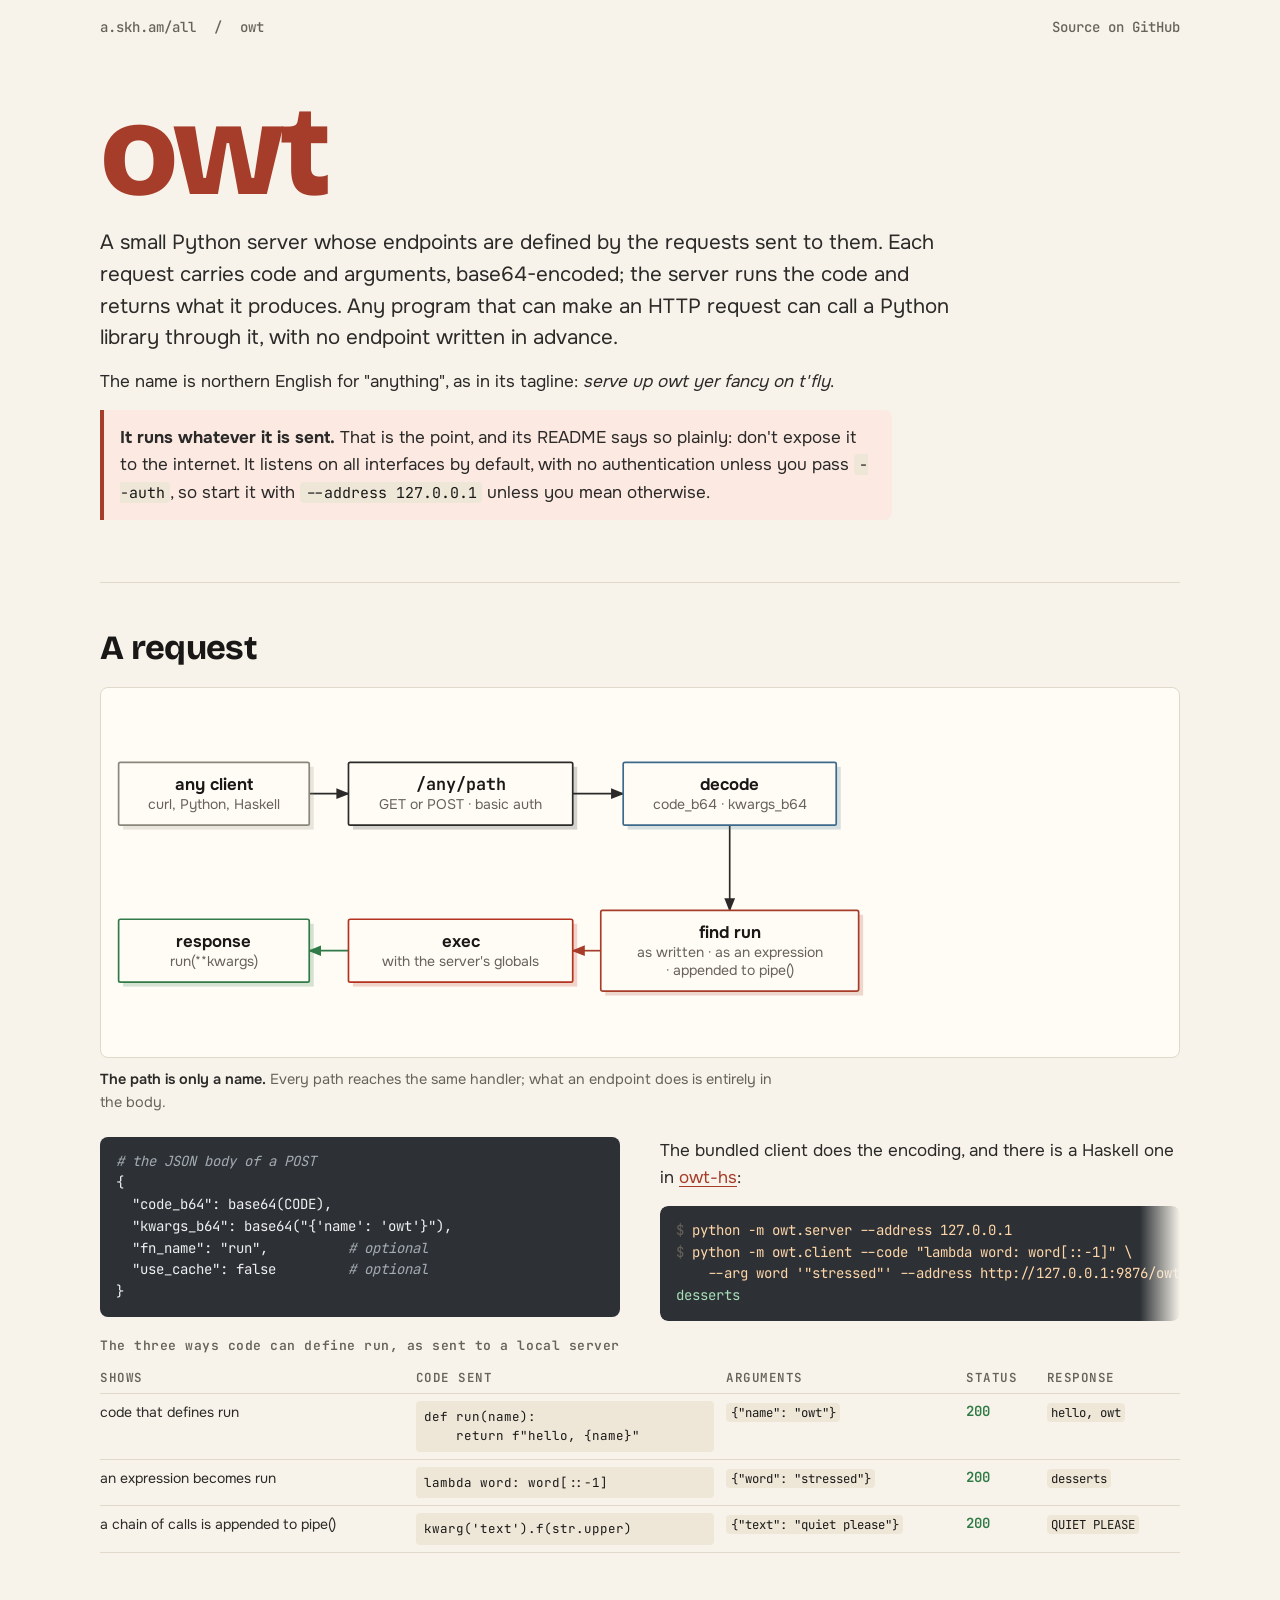
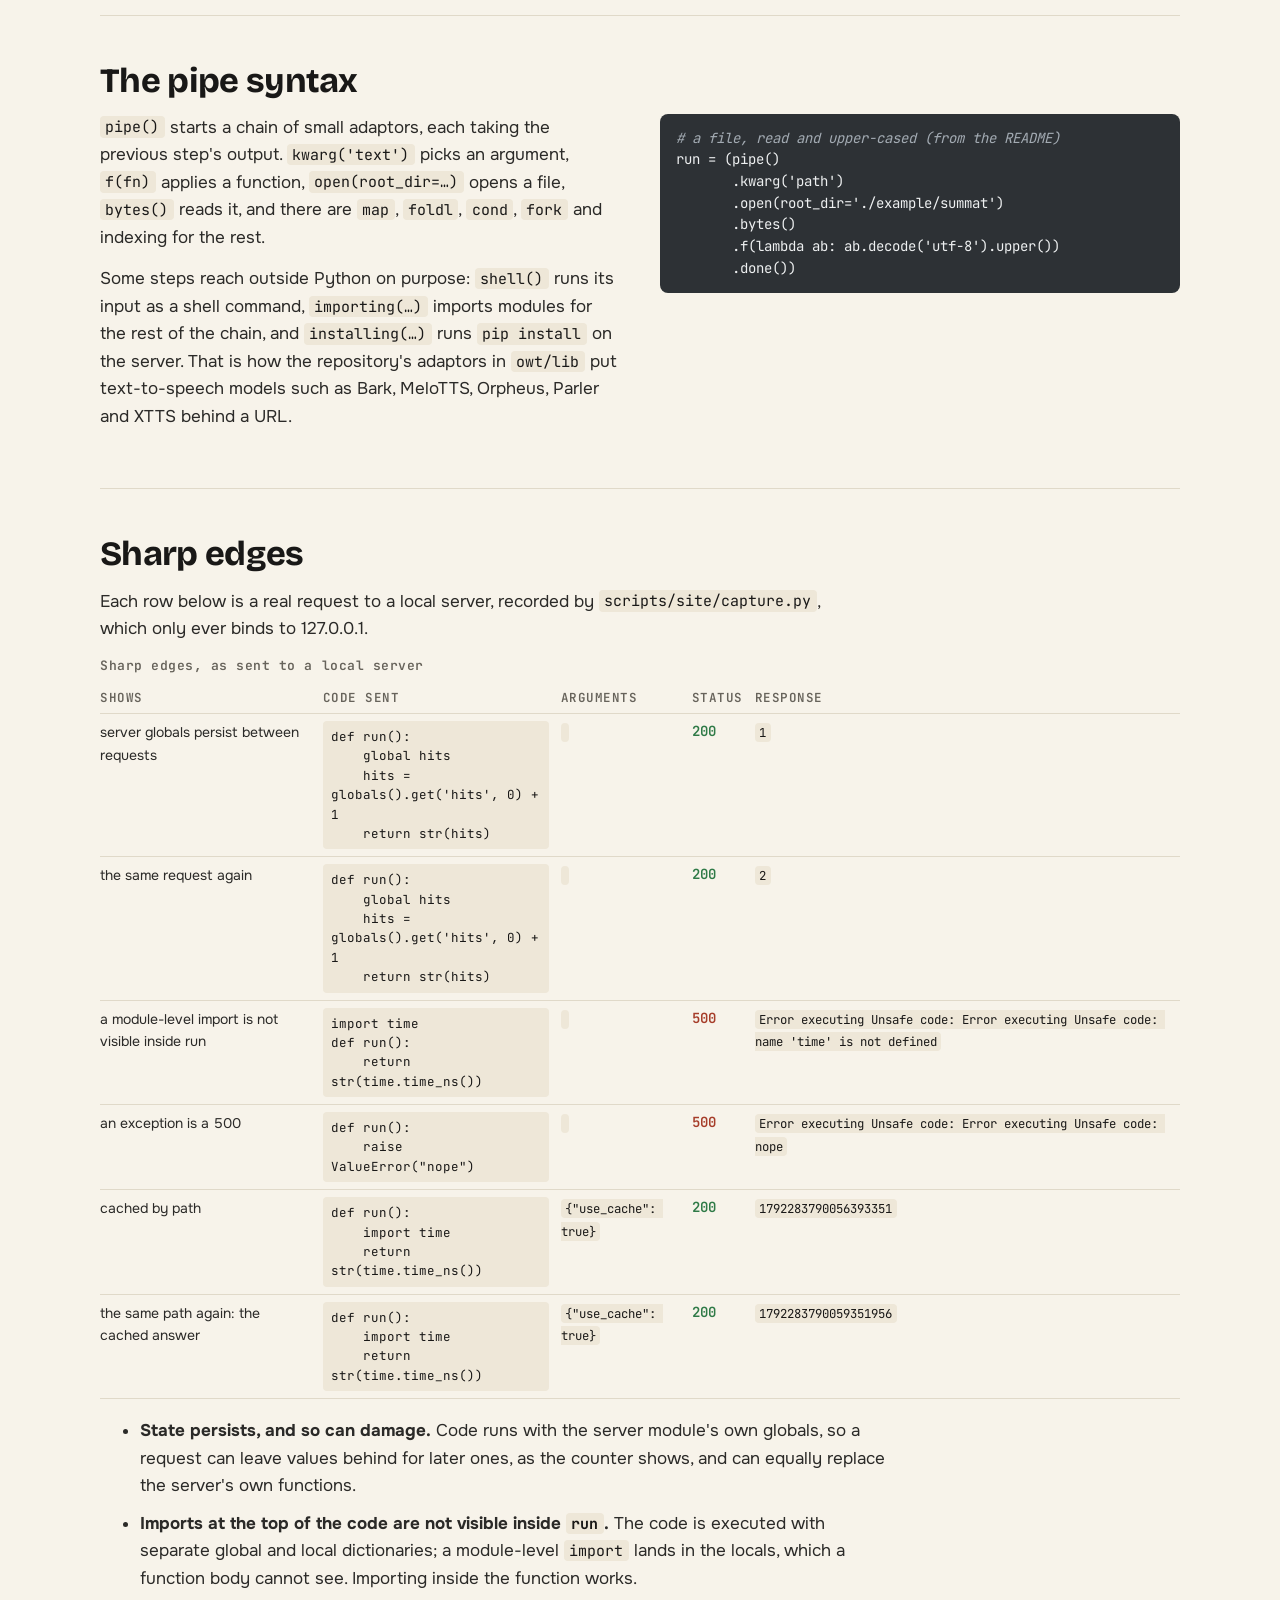
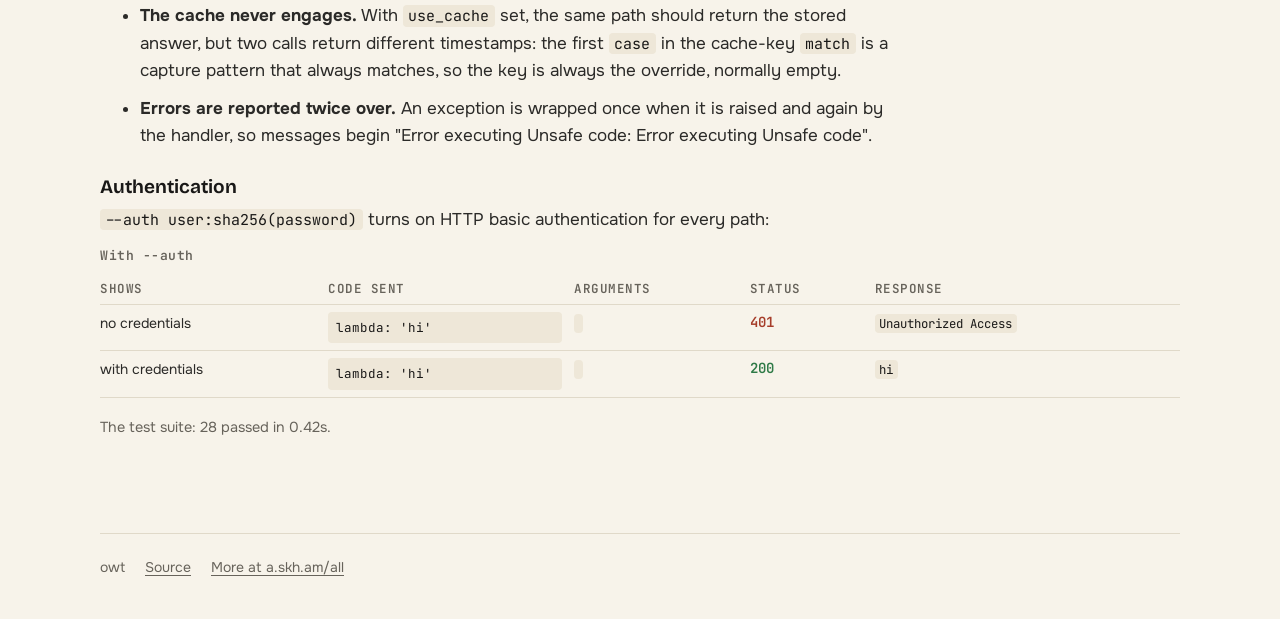
==== site/index.html @ dbd32c1b "site: a page explaining owt, with requests to a local server A static site in site/, published to gh" ====
<!doctype html>
<html lang="en">
<head>
<meta charset="utf-8">
<meta name="viewport" content="width=device-width,initial-scale=1">
<title>owt · a server whose endpoints arrive with the request</title>
<meta name="description" content="owt is a small Flask server that runs the Python code each request carries and returns the result, so any language that can make an HTTP request can call a Python library without a new endpoint being written. How it works, its pipe syntax, and its sharp edges, shown with requests to a local server.">
<meta name="theme-color" content="#f7f3ea">
<meta name="color-scheme" content="light">
<link rel="icon" href="assets/icon.svg" type="image/svg+xml">
<link rel="stylesheet" href="assets/fonts/fonts.css">
<link rel="stylesheet" href="assets/base.css">
<link rel="stylesheet" href="assets/style.css">
</head>
<body>
<a class="skip" href="#main">Skip to content</a>
<div class="wrap">
<nav class="topbar" aria-label="Site">
  <a href="https://a.skh.am/all/">a.skh.am/all</a><span aria-hidden="true">/</span><span>owt</span>
  <a class="src" href="https://github.com/harryaskham/owt">Source on GitHub</a>
</nav>

<main id="main">
<header class="intro">
  <h1>owt</h1>
  <p class="lede">A small Python server whose endpoints are defined by the requests sent to them. Each request carries code and arguments, base64-encoded; the server runs the code and returns what it produces. Any program that can make an HTTP request can call a Python library through it, with no endpoint written in advance.</p>
  <p>The name is northern English for "anything", as in its tagline: <i>serve up owt yer fancy on t'fly</i>.</p>
  <p class="warn"><b>It runs whatever it is sent.</b> That is the point, and its README says so plainly: don't expose it to the internet. It listens on all interfaces by default, with no authentication unless you pass <code>--auth</code>, so start it with <code>--address 127.0.0.1</code> unless you mean otherwise.</p>
</header>

<section class="part" aria-labelledby="h-how">
  <h2 id="h-how">A request</h2>
  <figure>
    <div class="fig" tabindex="0">
      <!-- fig:request -->
<svg class="dg" xmlns="http://www.w3.org/2000/svg" viewBox="0 0 940 300" width="940" height="300" role="img" aria-labelledby="request-t request-d">
<title id="request-t">What happens to a request</title>
<desc id="request-d">How owt handles a request. Any path is accepted, by GET with query parameters or by POST with a JSON body, behind optional basic authentication. The body carries code and keyword arguments, both base64-encoded. The server tries the code three ways until one defines run: as written; as an expression assigned to run; and as a chain of calls appended to pipe(). It executes the code with the server module&#x27;s own globals, calls run with the decoded arguments, and turns the result into the HTTP response.</desc>
<defs><marker id="request-tip-accent" class="k-accent" viewBox="0 0 10 10" refX="9" refY="5" markerWidth="8" markerHeight="8" orient="auto-start-reverse"><path class="tip" d="M0 1L10 5L0 9z"/></marker><marker id="request-tip-ink" class="k-ink" viewBox="0 0 10 10" refX="9" refY="5" markerWidth="8" markerHeight="8" orient="auto-start-reverse"><path class="tip" d="M0 1L10 5L0 9z"/></marker><marker id="request-tip-ok" class="k-ok" viewBox="0 0 10 10" refX="9" refY="5" markerWidth="8" markerHeight="8" orient="auto-start-reverse"><path class="tip" d="M0 1L10 5L0 9z"/></marker></defs>
<g class="k-ink"><path class="edge" d="M175.0 80.0 L210.0 80.0" stroke-width="1.5" marker-end="url(#request-tip-ink)"/></g>
<g class="k-ink"><path class="edge" d="M410.0 80.0 L455.0 80.0" stroke-width="1.5" marker-end="url(#request-tip-ink)"/></g>
<g class="k-ink"><path class="edge" d="M550.0 108.0 L550.0 184.0" stroke-width="1.5" marker-end="url(#request-tip-ink)"/></g>
<g class="k-accent"><path class="edge" d="M435.0 220.0 L410.0 220.0" stroke-width="1.5" marker-end="url(#request-tip-accent)"/></g>
<g class="k-ok"><path class="edge" d="M210.0 220.0 L175.0 220.0" stroke-width="1.5" marker-end="url(#request-tip-ok)"/></g>
<g class="k-muted"><rect class="shadow" x="9.0" y="56.0" width="170.0" height="56.0"/><rect class="node" x="5.0" y="52.0" width="170.0" height="56.0" rx="1.5"/><text x="90.0" y="77.0" font-size="15" text-anchor="middle" class="lbl">any client</text><text x="90.0" y="94.0" font-size="12.5" text-anchor="middle" class="sub">curl, Python, Haskell</text></g>
<g class="k-ink"><rect class="shadow" x="214.0" y="56.0" width="200.0" height="56.0"/><rect class="node" x="210.0" y="52.0" width="200.0" height="56.0" rx="1.5"/><text x="310.0" y="77.0" font-size="15" text-anchor="middle" class="lbl m">/any/path</text><text x="310.0" y="94.0" font-size="12.5" text-anchor="middle" class="sub">GET or POST · basic auth</text></g>
<g class="k-b"><rect class="shadow" x="459.0" y="56.0" width="190.0" height="56.0"/><rect class="node" x="455.0" y="52.0" width="190.0" height="56.0" rx="1.5"/><text x="550.0" y="77.0" font-size="15" text-anchor="middle" class="lbl">decode</text><text x="550.0" y="94.0" font-size="12.5" text-anchor="middle" class="sub">code_b64 · kwargs_b64</text></g>
<g class="k-accent"><rect class="shadow" x="439.0" y="188.0" width="230.0" height="72.0"/><rect class="node" x="435.0" y="184.0" width="230.0" height="72.0" rx="1.5"/><text x="550.0" y="209.0" font-size="15" text-anchor="middle" class="lbl">find run</text><text x="550.0" y="226.0" font-size="12.5" text-anchor="middle" class="sub">as written · as an expression</text><text x="550.0" y="242.0" font-size="12.5" text-anchor="middle" class="sub">· appended to pipe()</text></g>
<g class="k-err"><rect class="shadow" x="214.0" y="196.0" width="200.0" height="56.0"/><rect class="node" x="210.0" y="192.0" width="200.0" height="56.0" rx="1.5"/><text x="310.0" y="217.0" font-size="15" text-anchor="middle" class="lbl">exec</text><text x="310.0" y="234.0" font-size="12.5" text-anchor="middle" class="sub">with the server&#x27;s globals</text></g>
<g class="k-ok"><rect class="shadow" x="9.0" y="196.0" width="170.0" height="56.0"/><rect class="node" x="5.0" y="192.0" width="170.0" height="56.0" rx="1.5"/><text x="90.0" y="217.0" font-size="15" text-anchor="middle" class="lbl">response</text><text x="90.0" y="234.0" font-size="12.5" text-anchor="middle" class="sub">run(**kwargs)</text></g>
</svg>
<!-- /fig -->
    </div>
    <figcaption><b>The path is only a name.</b> Every path reaches the same handler; what an endpoint does is entirely in the body.</figcaption>
  </figure>
  <div class="cols">
    <div>
<pre tabindex="0"><code><span class="c"># the JSON body of a POST</span>
{
  "code_b64": base64(CODE),
  "kwargs_b64": base64("{'name': 'owt'}"),
  "fn_name": "run",          <span class="c"># optional</span>
  "use_cache": false         <span class="c"># optional</span>
}</code></pre>
    </div>
    <div>
      <p>The bundled client does the encoding, and there is a Haskell one in <a href="https://github.com/harryaskham/owt-hs">owt-hs</a>:</p>
<pre tabindex="0"><code><span class="p">python -m owt.server --address 127.0.0.1</span>
<span class="p">python -m owt.client --code "lambda word: word[::-1]" \
    --arg word '"stressed"' --address http://127.0.0.1:9876/owt</span>
<span class="o">desserts</span></code></pre>
    </div>
  </div>
  <div class="table-wrap" tabindex="0">
    <!-- gen:modes -->
<table class="req"><caption>The three ways code can define run, as sent to a local server</caption><thead><tr><th scope="col">Shows</th><th scope="col">Code sent</th><th scope="col">Arguments</th><th scope="col">Status</th><th scope="col">Response</th></tr></thead><tbody><tr class="ok"><td>code that defines run</td><td><pre class="cell"><code>def run(name):
    return f&quot;hello, {name}&quot;</code></pre></td><td><code>{&quot;name&quot;: &quot;owt&quot;}</code></td><td class="st">200</td><td><code>hello, owt</code></td></tr><tr class="ok"><td>an expression becomes run</td><td><pre class="cell"><code>lambda word: word[::-1]</code></pre></td><td><code>{&quot;word&quot;: &quot;stressed&quot;}</code></td><td class="st">200</td><td><code>desserts</code></td></tr><tr class="ok"><td>a chain of calls is appended to pipe()</td><td><pre class="cell"><code>kwarg(&#x27;text&#x27;).f(str.upper)</code></pre></td><td><code>{&quot;text&quot;: &quot;quiet please&quot;}</code></td><td class="st">200</td><td><code>QUIET PLEASE</code></td></tr></tbody></table>
<!-- /gen -->
  </div>
</section>

<section class="part" aria-labelledby="h-pipe">
  <h2 id="h-pipe">The pipe syntax</h2>
  <div class="cols">
    <div>
      <p><code>pipe()</code> starts a chain of small adaptors, each taking the previous step's output. <code>kwarg('text')</code> picks an argument, <code>f(fn)</code> applies a function, <code>open(root_dir=…)</code> opens a file, <code>bytes()</code> reads it, and there are <code>map</code>, <code>foldl</code>, <code>cond</code>, <code>fork</code> and indexing for the rest.</p>
      <p>Some steps reach outside Python on purpose: <code>shell()</code> runs its input as a shell command, <code>importing(…)</code> imports modules for the rest of the chain, and <code>installing(…)</code> runs <code>pip install</code> on the server. That is how the repository's adaptors in <code>owt/lib</code> put text-to-speech models such as Bark, MeloTTS, Orpheus, Parler and XTTS behind a URL.</p>
    </div>
<pre tabindex="0"><code><span class="c"># a file, read and upper-cased (from the README)</span>
run = (pipe()
       .kwarg('path')
       .open(root_dir='./example/summat')
       .bytes()
       .f(lambda ab: ab.decode('utf-8').upper())
       .done())</code></pre>
  </div>
</section>

<section class="part" aria-labelledby="h-edges">
  <h2 id="h-edges">Sharp edges</h2>
  <p>Each row below is a real request to a local server, recorded by <code>scripts/site/capture.py</code>, which only ever binds to 127.0.0.1.</p>
  <div class="table-wrap" tabindex="0">
    <!-- gen:edges -->
<table class="req"><caption>Sharp edges, as sent to a local server</caption><thead><tr><th scope="col">Shows</th><th scope="col">Code sent</th><th scope="col">Arguments</th><th scope="col">Status</th><th scope="col">Response</th></tr></thead><tbody><tr class="ok"><td>server globals persist between requests</td><td><pre class="cell"><code>def run():
    global hits
    hits = globals().get(&#x27;hits&#x27;, 0) + 1
    return str(hits)</code></pre></td><td><code></code></td><td class="st">200</td><td><code>1</code></td></tr><tr class="ok"><td>the same request again</td><td><pre class="cell"><code>def run():
    global hits
    hits = globals().get(&#x27;hits&#x27;, 0) + 1
    return str(hits)</code></pre></td><td><code></code></td><td class="st">200</td><td><code>2</code></td></tr><tr class="bad"><td>a module-level import is not visible inside run</td><td><pre class="cell"><code>import time
def run():
    return str(time.time_ns())</code></pre></td><td><code></code></td><td class="st">500</td><td><code>Error executing Unsafe code: Error executing Unsafe code: name &#x27;time&#x27; is not defined</code></td></tr><tr class="bad"><td>an exception is a 500</td><td><pre class="cell"><code>def run():
    raise ValueError(&quot;nope&quot;)</code></pre></td><td><code></code></td><td class="st">500</td><td><code>Error executing Unsafe code: Error executing Unsafe code: nope</code></td></tr><tr class="ok"><td>cached by path</td><td><pre class="cell"><code>def run():
    import time
    return str(time.time_ns())</code></pre></td><td><code>{&quot;use_cache&quot;: true}</code></td><td class="st">200</td><td><code>1792283790056393351</code></td></tr><tr class="ok"><td>the same path again: the cached answer</td><td><pre class="cell"><code>def run():
    import time
    return str(time.time_ns())</code></pre></td><td><code>{&quot;use_cache&quot;: true}</code></td><td class="st">200</td><td><code>1792283790059351956</code></td></tr></tbody></table>
<!-- /gen -->
  </div>
  <ul class="findings">
    <li><b>State persists, and so can damage.</b> Code runs with the server module's own globals, so a request can leave values behind for later ones, as the counter shows, and can equally replace the server's own functions.</li>
    <li><b>Imports at the top of the code are not visible inside <code>run</code>.</b> The code is executed with separate global and local dictionaries; a module-level <code>import</code> lands in the locals, which a function body cannot see. Importing inside the function works.</li>
    <li><b>The cache never engages.</b> With <code>use_cache</code> set, the same path should return the stored answer, but two calls return different timestamps: the first <code>case</code> in the cache-key <code>match</code> is a capture pattern that always matches, so the key is always the override, normally empty.</li>
    <li><b>Errors are reported twice over.</b> An exception is wrapped once when it is raised and again by the handler, so messages begin "Error executing Unsafe code: Error executing Unsafe code".</li>
  </ul>
  <h3>Authentication</h3>
  <p><code>--auth user:sha256(password)</code> turns on HTTP basic authentication for every path:</p>
  <div class="table-wrap" tabindex="0">
    <!-- gen:auth -->
<table class="req"><caption>With --auth</caption><thead><tr><th scope="col">Shows</th><th scope="col">Code sent</th><th scope="col">Arguments</th><th scope="col">Status</th><th scope="col">Response</th></tr></thead><tbody><tr class="bad"><td>no credentials</td><td><pre class="cell"><code>lambda: &#x27;hi&#x27;</code></pre></td><td><code></code></td><td class="st">401</td><td><code>Unauthorized Access</code></td></tr><tr class="ok"><td>with credentials</td><td><pre class="cell"><code>lambda: &#x27;hi&#x27;</code></pre></td><td><code></code></td><td class="st">200</td><td><code>hi</code></td></tr></tbody></table>
<!-- /gen -->
  </div>
  <!-- gen:tests -->
<p class="note">The test suite: 28 passed in 0.42s.</p>
<!-- /gen -->
</section>
</main>

<footer class="foot">
  <span>owt</span>
  <a href="https://github.com/harryaskham/owt">Source</a>
  <a href="https://a.skh.am/all/">More at a.skh.am/all</a>
</footer>
</div>
<script src="assets/site.js" defer></script>
</body>
</html>
---- site/assets/fonts/fonts.css ----
@font-face{font-family:"Bricolage Grotesque";src:url("bricolage-grotesque-latin-wght-normal.woff2") format("woff2");font-weight:200 800;font-style:normal;font-display:swap}
@font-face{font-family:"Onest";src:url("onest-latin-wght-normal.woff2") format("woff2");font-weight:100 900;font-style:normal;font-display:swap}
@font-face{font-family:"JetBrains Mono";src:url("jetbrains-mono-latin-wght-normal.woff2") format("woff2");font-weight:100 800;font-style:normal;font-display:swap}
---- site/assets/base.css ----
/* Shared structure for small project sites. A page's own stylesheet sets the palette, fonts and
   motif through these custom properties; nothing here chooses an identity. Drawings (svg.dg) carry
   no colours: every stroke and fill is a class resolved below from --k-* roles. */

:root {
  --page-bg: #f7f5ef; --page-text: #22242a; --page-muted: #5d6170; --page-line: #dcd8cc;
  --page-accent: #3d5a99; --strong: #121318; --surface: #fffdf8; --raise: #efece3;
  --code-bg: #efece3; --code-text: #23262f;
  --page-ui: system-ui, sans-serif; --display: var(--page-ui); --mono: ui-monospace, monospace;
  --k-ink: var(--page-text); --k-accent: var(--page-accent); --k-a: #a35d1d; --k-b: #2f6f8f; --k-c: #6a4fa0;
  --k-d: #a8457a; --k-ok: #2f7d4a; --k-warn: #9a6b0c; --k-err: #b4321f; --k-muted: #8d8f99; --k-file: #6b6e78;
  --measure: 68ch; --wide: 1080px;
}

*, *::before, *::after { box-sizing: border-box; }
html { -webkit-text-size-adjust: 100%; scroll-padding-top: 16px; }
body { margin: 0; background: var(--page-bg); color: var(--page-text); font: 400 17px/1.62 var(--page-ui);
  text-rendering: optimizeLegibility; -webkit-font-smoothing: antialiased; }
img, svg { max-width: 100%; height: auto; }
a { color: var(--page-accent); text-underline-offset: 0.18em; text-decoration-thickness: 1px; }
a:hover { text-decoration-thickness: 2px; }
:focus-visible { outline: 2px solid var(--page-accent); outline-offset: 2px; border-radius: 2px; }
::selection { background: color-mix(in srgb, var(--page-accent) 24%, transparent); }

.skip { position: absolute; left: 12px; top: -60px; z-index: 10; padding: 8px 14px; background: var(--strong);
  color: var(--page-bg); border-radius: 6px; text-decoration: none; }
.skip:focus { top: 12px; }

.wrap { width: min(var(--wide), 100% - 40px); margin-inline: auto; }
.topbar { display: flex; align-items: baseline; gap: 18px; flex-wrap: wrap; padding: 18px 0 0; font: 500 14px/1.4 var(--mono);
  color: var(--page-muted); }
.topbar a { color: inherit; text-decoration: none; }
.topbar a:hover { color: var(--page-accent); }
.topbar .src { margin-left: auto; }

h1, h2, h3 { font-family: var(--display); color: var(--strong); line-height: 1.15; margin: 0; text-wrap: balance; }
h1 { font-size: clamp(34px, 5vw, 56px); font-weight: 700; letter-spacing: -0.02em; }
h2 { font-size: clamp(26px, 3vw, 34px); font-weight: 650; letter-spacing: -0.01em; margin-bottom: 14px; }
h3 { font-size: 19px; font-weight: 650; margin: 26px 0 8px; }
p, ul, ol { margin: 0 0 14px; }
p, li { max-width: var(--measure); }
.lede { font-size: clamp(18px, 1.6vw, 21px); line-height: 1.55; color: var(--page-text); max-width: 62ch; }
.muted { color: var(--page-muted); }
.note { font-size: 14.5px; color: var(--page-muted); }

header.intro { padding: clamp(32px, 6vh, 64px) 0 12px; }
header.intro h1 + p { margin-top: 14px; }
section.part { padding: clamp(28px, 5vh, 52px) 0 8px; border-top: 1px solid var(--page-line); margin-top: clamp(24px, 4vh, 40px); }
.cols { display: grid; grid-template-columns: repeat(auto-fit, minmax(min(100%, 320px), 1fr)); gap: 12px 40px; align-items: start; }
.cols > * { min-width: 0; }

code, kbd, samp { font-family: var(--mono); font-size: 0.88em; }
:not(pre) > code { background: var(--code-bg); color: var(--code-text); padding: 0.08em 0.36em; border-radius: 4px; }
pre { margin: 0 0 16px; padding: 14px 16px; overflow-x: auto; background: var(--code-bg); color: var(--code-text);
  border-radius: 8px; font: 14px/1.55 var(--mono); tab-size: 2; }
pre code { font-size: inherit; }
pre .c { color: var(--page-muted); font-style: italic; }
pre .p::before { content: "$ "; color: var(--page-muted); user-select: none; }
pre .o { color: var(--page-muted); }
pre .e { color: var(--k-err); }
pre .k { color: var(--page-accent); font-weight: 600; }

.table-wrap { overflow-x: auto; margin: 0 0 18px; }
table { border-collapse: collapse; width: 100%; font-size: 15px; }
caption { text-align: left; font: 600 13px/1.4 var(--mono); letter-spacing: 0.04em; color: var(--page-muted); padding: 0 0 8px; }
th, td { text-align: left; vertical-align: top; padding: 7px 12px 7px 0; border-bottom: 1px solid var(--page-line); }
thead th { font: 600 12.5px/1.3 var(--mono); letter-spacing: 0.04em; color: var(--page-muted); text-transform: uppercase; }
td code, th code { white-space: nowrap; }

figure { margin: 20px 0 22px; }
.fig { overflow-x: auto; }
.fig svg.dg { display: block; min-width: 640px; width: 100%; height: auto; }
figcaption { margin-top: 10px; font-size: 14.5px; color: var(--page-muted); max-width: var(--measure); }
figcaption b { color: var(--page-text); font-weight: 600; }

footer.foot { margin-top: clamp(40px, 8vh, 80px); padding: 22px 0 40px; border-top: 1px solid var(--page-line);
  font-size: 14px; color: var(--page-muted); display: flex; gap: 20px; flex-wrap: wrap; }
footer.foot a { color: inherit; }

/* sideways scrolling: site.js sets data-more on regions wider than their box */
[data-more="right"] { -webkit-mask-image: linear-gradient(90deg, #000 calc(100% - 40px), transparent); mask-image: linear-gradient(90deg, #000 calc(100% - 40px), transparent); }
[data-more="left"] { -webkit-mask-image: linear-gradient(90deg, transparent, #000 40px); mask-image: linear-gradient(90deg, transparent, #000 40px); }
[data-more="both"] { -webkit-mask-image: linear-gradient(90deg, transparent, #000 40px, #000 calc(100% - 40px), transparent); mask-image: linear-gradient(90deg, transparent, #000 40px, #000 calc(100% - 40px), transparent); }

/* drawings */
.dg { --k: var(--k-ink); overflow: visible; }
.dg text { font-family: var(--page-ui); fill: var(--page-text); }
.dg .m { font-family: var(--mono); }
.dg .k-ink { --k: var(--k-ink); } .dg .k-accent { --k: var(--k-accent); }
.dg .k-a { --k: var(--k-a); } .dg .k-b { --k: var(--k-b); } .dg .k-c { --k: var(--k-c); } .dg .k-d { --k: var(--k-d); }
.dg .k-ok { --k: var(--k-ok); } .dg .k-warn { --k: var(--k-warn); } .dg .k-err { --k: var(--k-err); }
.dg .k-muted { --k: var(--k-muted); } .dg .k-file { --k: var(--k-file); }
.dg .node { fill: var(--surface); stroke: var(--k); stroke-width: 1.5; }
.dg .node.solid { fill: var(--k); }
.dg .node.ghost { fill: none; stroke-dasharray: 4 3; }
.dg .shadow { fill: color-mix(in srgb, var(--k) 20%, transparent); stroke: none; }
.dg .lbl { fill: var(--strong); font-weight: 650; }
.dg .sub { fill: var(--page-muted); }
.dg .cap { fill: var(--k); font-family: var(--mono); letter-spacing: 0.08em; }
.dg .edge { fill: none; stroke: var(--k); }
.dg .edge.dash { stroke-dasharray: 6 4; }
.dg .edge.dot { stroke-dasharray: 1.5 4; stroke-linecap: round; }
.dg .tip { fill: var(--k); stroke: none; }
.dg .tip.open { fill: none; stroke: var(--k); stroke-width: 1.5; }
.dg .lab-bg { fill: var(--page-bg); }
.dg .elabel { fill: color-mix(in srgb, var(--k) 70%, var(--page-text)); }
.dg .halo { paint-order: stroke; stroke: var(--page-bg); stroke-width: 4px; stroke-linejoin: round; }
.dg .grp { fill: none; stroke: var(--k); stroke-width: 1; }
.dg .grp.dash { stroke-dasharray: 5 4; }
.dg .frame-tag { fill: var(--page-bg); stroke: var(--k); }
.dg .frame-tag-t { fill: var(--k); font-family: var(--mono); letter-spacing: 0.1em; }
.dg .note { fill: var(--surface); stroke: var(--page-line); }
.dg .note-t { fill: var(--page-muted); }
.dg .life { stroke: var(--page-line); stroke-dasharray: 2 4; }
.dg .frame { fill: none; stroke: var(--k); }
.dg .badge { fill: var(--k); }
.dg .badge-t { fill: var(--page-bg); font-family: var(--mono); font-weight: 600; }
.dg .band { fill: var(--k); }
.dg .cut { fill: none; stroke: var(--k); stroke-width: 1.5; }
.dg .axis { fill: var(--page-muted); }

@media (max-width: 640px) {
  body { font-size: 16px; }
  .topbar .src { margin-left: 0; }
  pre { font-size: 13px; padding: 12px; }
}
@media print {
  body { background: #fff; color: #000; }
  .skip, .topbar { display: none; }
  pre { white-space: pre-wrap; }
  section.part { break-inside: avoid-page; }
}
---- site/assets/style.css ----
/* owt — a tea room in the Dales. Cream, brick red and slate; Bricolage Grotesque for headings,
   Onest for prose, JetBrains Mono for code. Requests are logged like a ledger: green for 200,
   brick for everything else. */

:root {
  --page-bg: #f7f3ea; --page-text: #2b2a28; --page-muted: #67635b; --page-line: #e0d9c9;
  --page-accent: #a63d2a; --strong: #191817; --surface: #fffcf5; --raise: #eee7d8;
  --code-bg: #2d3135; --code-text: #eef0f1;
  --page-ui: "Onest", system-ui, sans-serif;
  --display: "Bricolage Grotesque", "Onest", sans-serif;
  --mono: "JetBrains Mono", ui-monospace, monospace;
  --k-ink: #2b2a28; --k-accent: #a63d2a; --k-b: #3d6a8a; --k-ok: #2f7a47; --k-err: #b4321f; --k-muted: #8b867b;
}

header.intro h1 { font-size: clamp(64px, 10vw, 128px); font-weight: 800; letter-spacing: -0.05em; color: var(--page-accent); line-height: 0.95; }
h2 { font-weight: 750; letter-spacing: -0.02em; }
:not(pre) > code { background: var(--raise); color: var(--strong); }
pre { background: var(--code-bg); color: var(--code-text); }
pre .p { color: #ffd6a8; }
pre .o { color: #a8e0b8; }
pre .c { color: #a3abb3; }
.warn { padding: 14px 16px; background: #fbe9e2; border-left: 4px solid var(--page-accent); border-radius: 0 8px 8px 0; max-width: 72ch; }
.fig { padding: 16px 12px; background: var(--surface); border: 1px solid var(--page-line); border-radius: 8px; }
.dg .lab-bg { fill: var(--surface); }
.dg .halo { stroke: var(--surface); }
table.req { min-width: 860px; font-size: 14px; }
table.req td { vertical-align: top; }
table.req pre.cell { margin: 0; padding: 6px 8px; font-size: 12.5px; background: var(--raise); color: var(--strong); border-radius: 4px; }
table.req td code { white-space: pre-wrap; overflow-wrap: anywhere; }
table.req td.st { font: 600 14px/1.5 var(--mono); }
table.req tr.ok td.st { color: #2f7a47; }
table.req tr.bad td.st { color: var(--page-accent); }
ul.findings li { margin-bottom: 10px; }
p.note { color: var(--page-muted); font-size: 14.5px; }
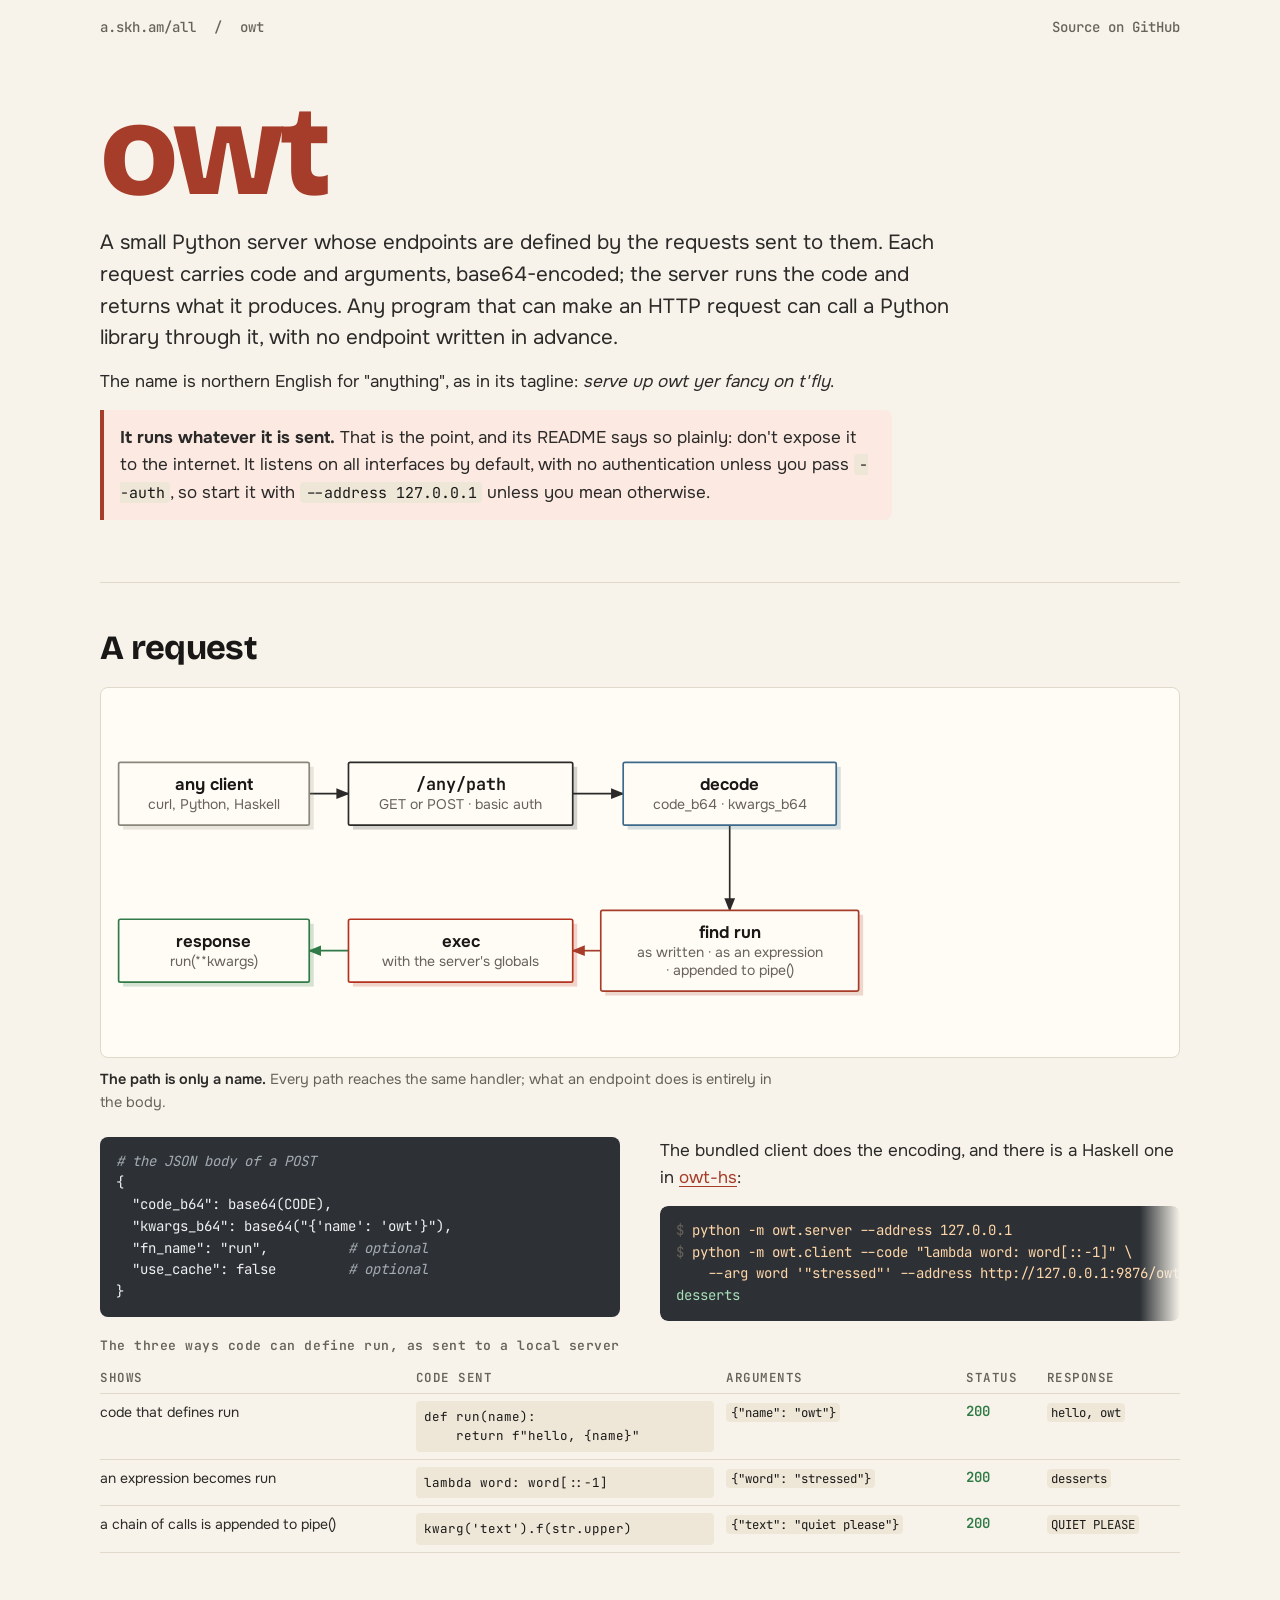
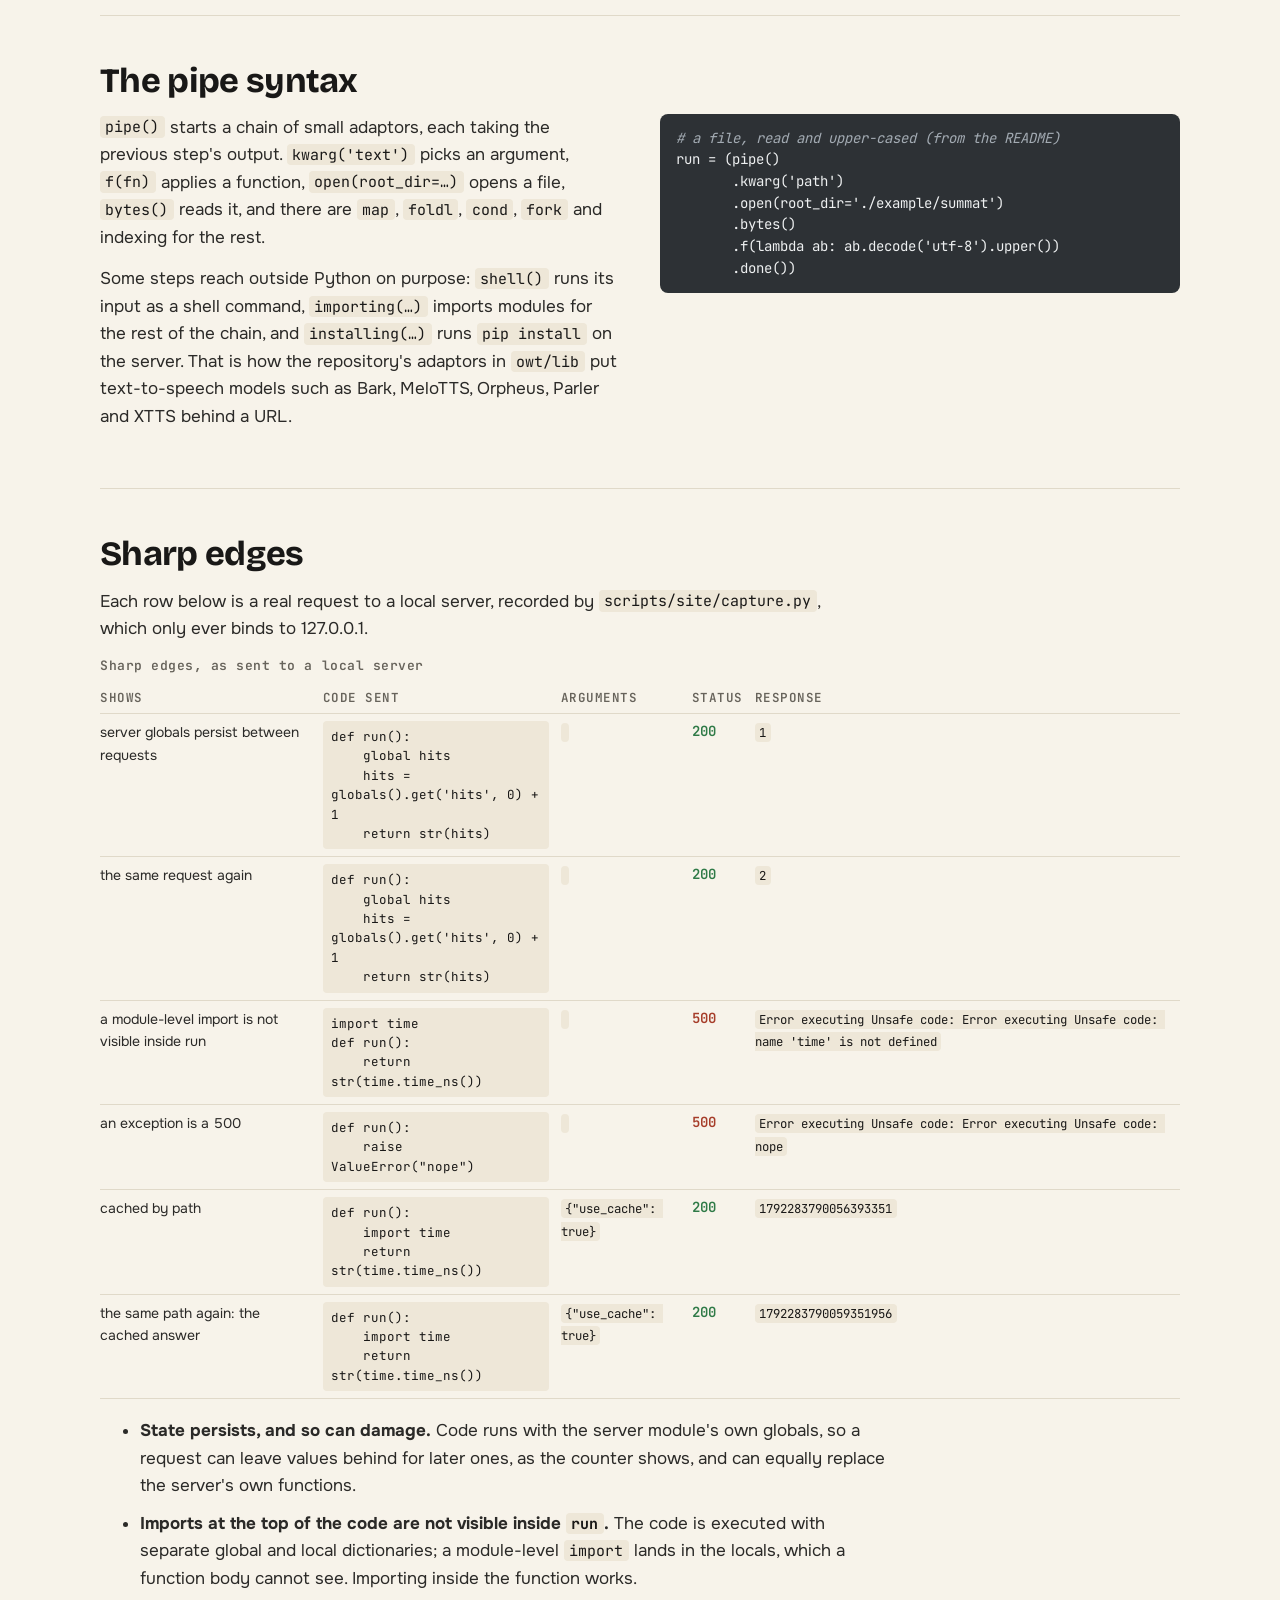
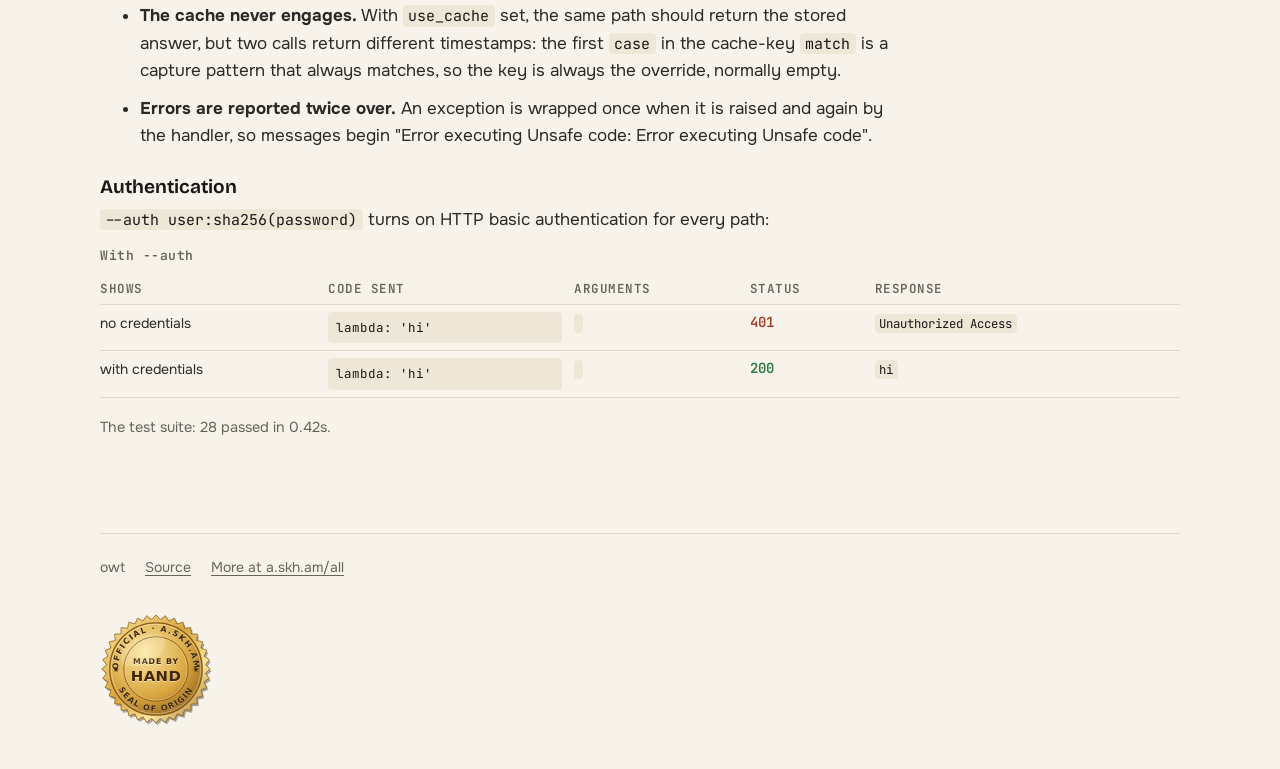
==== commit bf8a19aa: "site: made-hand seal in the footer (a.skh.am/made)" ====
--- a/site/index.html
+++ b/site/index.html
@@ -2,6 +2,7 @@
 <html lang="en">
 <head>
 <meta charset="utf-8">
+<meta name="a.skh.am:made" content="hand">
 <meta name="viewport" content="width=device-width,initial-scale=1">
 <title>owt · a server whose endpoints arrive with the request</title>
 <meta name="description" content="owt is a small Flask server that runs the Python code each request carries and returns the result, so any language that can make an HTTP request can call a Python library without a new endpoint being written. How it works, its pipe syntax, and its sharp edges, shown with requests to a local server.">
@@ -140,6 +141,7 @@
   <span>owt</span>
   <a href="https://github.com/harryaskham/owt">Source</a>
   <a href="https://a.skh.am/all/">More at a.skh.am/all</a>
+  <div class="skh-made-wrap" style="display:flex;justify-content:flex-start;width:100%;margin:14px 0 4px"><a class="skh-made" data-made="hand" href="https://a.skh.am/made/" title="Made by hand: written by hand, mostly before 2026; since then agents have only cleaned up or fixed bugs" style="display:inline-block;margin:0;padding:0;border:0;background:none;line-height:0;text-decoration:none;vertical-align:middle"><svg role="img" aria-label="Made by hand" viewBox="0 0 120 120" width="112" height="112" style="display:block;width:112px;height:112px;max-width:none;margin:0;overflow:visible"><defs><linearGradient id="skh-seal-hand-foil" x1="0" y1="0" x2="1" y2="1"><stop offset="0" stop-color="#fbe7a1"/><stop offset=".45" stop-color="#d9a640"/><stop offset=".7" stop-color="#fbe7a1"/><stop offset="1" stop-color="#8a5a12"/></linearGradient><radialGradient id="skh-seal-hand-disk" cx=".38" cy=".32" r=".8"><stop offset="0" stop-color="#fbe7a1"/><stop offset=".6" stop-color="#d9a640"/><stop offset="1" stop-color="#8a5a12"/></radialGradient><polygon id="skh-seal-hand-edge" points="60.0,2.0 64.6,7.0 70.1,2.9 73.8,8.6 79.8,5.5 82.5,11.8 89.0,9.8 90.5,16.4 97.3,15.6 97.6,22.4 104.4,22.7 103.6,29.5 110.2,31.0 108.2,37.5 114.5,40.2 111.4,46.2 117.1,49.9 113.0,55.4 118.0,60.0 113.0,64.6 117.1,70.1 111.4,73.8 114.5,79.8 108.2,82.5 110.2,89.0 103.6,90.5 104.4,97.3 97.6,97.6 97.3,104.4 90.5,103.6 89.0,110.2 82.5,108.2 79.8,114.5 73.8,111.4 70.1,117.1 64.6,113.0 60.0,118.0 55.4,113.0 49.9,117.1 46.2,111.4 40.2,114.5 37.5,108.2 31.0,110.2 29.5,103.6 22.7,104.4 22.4,97.6 15.6,97.3 16.4,90.5 9.8,89.0 11.8,82.5 5.5,79.8 8.6,73.8 2.9,70.1 7.0,64.6 2.0,60.0 7.0,55.4 2.9,49.9 8.6,46.2 5.5,40.2 11.8,37.5 9.8,31.0 16.4,29.5 15.6,22.7 22.4,22.4 22.7,15.6 29.5,16.4 31.0,9.8 37.5,11.8 40.2,5.5 46.2,8.6 49.9,2.9 55.4,7.0"/></defs><use href="#skh-seal-hand-edge" transform="translate(1.6 2.4)" style="fill:#000;fill-opacity:.32"/><use href="#skh-seal-hand-edge" style="fill:url(#skh-seal-hand-foil);stroke:#8a5a12;stroke-width:.8"/><circle cx="60" cy="60" r="49.5" style="fill:url(#skh-seal-hand-disk);stroke:#8a5a12;stroke-width:1.4"/><circle cx="60" cy="60" r="48" style="fill:none;stroke:#fff;stroke-opacity:.5;stroke-width:.8"/><circle cx="60" cy="60" r="34.5" style="fill:none;stroke:#8a5a12;stroke-width:1"/><circle cx="60" cy="60" r="33.4" style="fill:none;stroke:#fff;stroke-opacity:.45;stroke-width:.6"/><path id="skh-seal-hand-top" d="M 19.5 60 A 40.5 40.5 0 0 1 100.5 60" style="fill:none;stroke:none"/><text style="font-family:system-ui,-apple-system,'Segoe UI',Roboto,'Helvetica Neue',Arial,sans-serif;font-weight:800;font-size:8.6px;letter-spacing:1.4px;fill:#fff;fill-opacity:.55" transform="translate(0 .7)"><textPath href="#skh-seal-hand-top" startOffset="50%" text-anchor="middle">OFFICIAL · A.SKH.AM</textPath></text><text style="font-family:system-ui,-apple-system,'Segoe UI',Roboto,'Helvetica Neue',Arial,sans-serif;font-weight:800;font-size:8.6px;letter-spacing:1.4px;fill:#3f2604"><textPath href="#skh-seal-hand-top" startOffset="50%" text-anchor="middle">OFFICIAL · A.SKH.AM</textPath></text><path id="skh-seal-hand-bot" d="M 14.6 60 A 45.4 45.4 0 0 0 105.4 60" style="fill:none;stroke:none"/><text style="font-family:system-ui,-apple-system,'Segoe UI',Roboto,'Helvetica Neue',Arial,sans-serif;font-weight:800;font-size:8.6px;letter-spacing:1.4px;fill:#fff;fill-opacity:.55" transform="translate(0 .7)"><textPath href="#skh-seal-hand-bot" startOffset="50%" text-anchor="middle">SEAL OF ORIGIN</textPath></text><text style="font-family:system-ui,-apple-system,'Segoe UI',Roboto,'Helvetica Neue',Arial,sans-serif;font-weight:800;font-size:8.6px;letter-spacing:1.4px;fill:#3f2604"><textPath href="#skh-seal-hand-bot" startOffset="50%" text-anchor="middle">SEAL OF ORIGIN</textPath></text><polygon points="17.2,57.5 18.0,59.5 20.1,59.6 18.4,61.0 19.0,63.1 17.2,61.9 15.4,63.1 16.0,61.0 14.3,59.6 16.4,59.5" style="fill:#3f2604"/><polygon points="102.8,57.5 103.6,59.5 105.7,59.6 104.0,61.0 104.6,63.1 102.8,61.9 101.0,63.1 101.6,61.0 99.9,59.6 102.0,59.5" style="fill:#3f2604"/><text x="60" y="55.7" text-anchor="middle" style="font-family:system-ui,-apple-system,'Segoe UI',Roboto,'Helvetica Neue',Arial,sans-serif;font-weight:800;font-size:8.4px;letter-spacing:1px;fill:#fff;fill-opacity:.55" >MADE BY</text><text x="60" y="55" text-anchor="middle" style="font-family:system-ui,-apple-system,'Segoe UI',Roboto,'Helvetica Neue',Arial,sans-serif;font-weight:800;font-size:8.4px;letter-spacing:1px;fill:#3f2604" >MADE BY</text><text x="60" y="73.7" text-anchor="middle" style="font-family:system-ui,-apple-system,'Segoe UI',Roboto,'Helvetica Neue',Arial,sans-serif;font-weight:800;font-size:16px;letter-spacing:0.4px;fill:#fff;fill-opacity:.55" >HAND</text><text x="60" y="73" text-anchor="middle" style="font-family:system-ui,-apple-system,'Segoe UI',Roboto,'Helvetica Neue',Arial,sans-serif;font-weight:800;font-size:16px;letter-spacing:0.4px;fill:#3f2604" >HAND</text><ellipse cx="46" cy="40" rx="26" ry="14" transform="rotate(-28 46 40)" style="fill:#fff;fill-opacity:.16"/></svg></a></div>
 </footer>
 </div>
 <script src="assets/site.js" defer></script>
